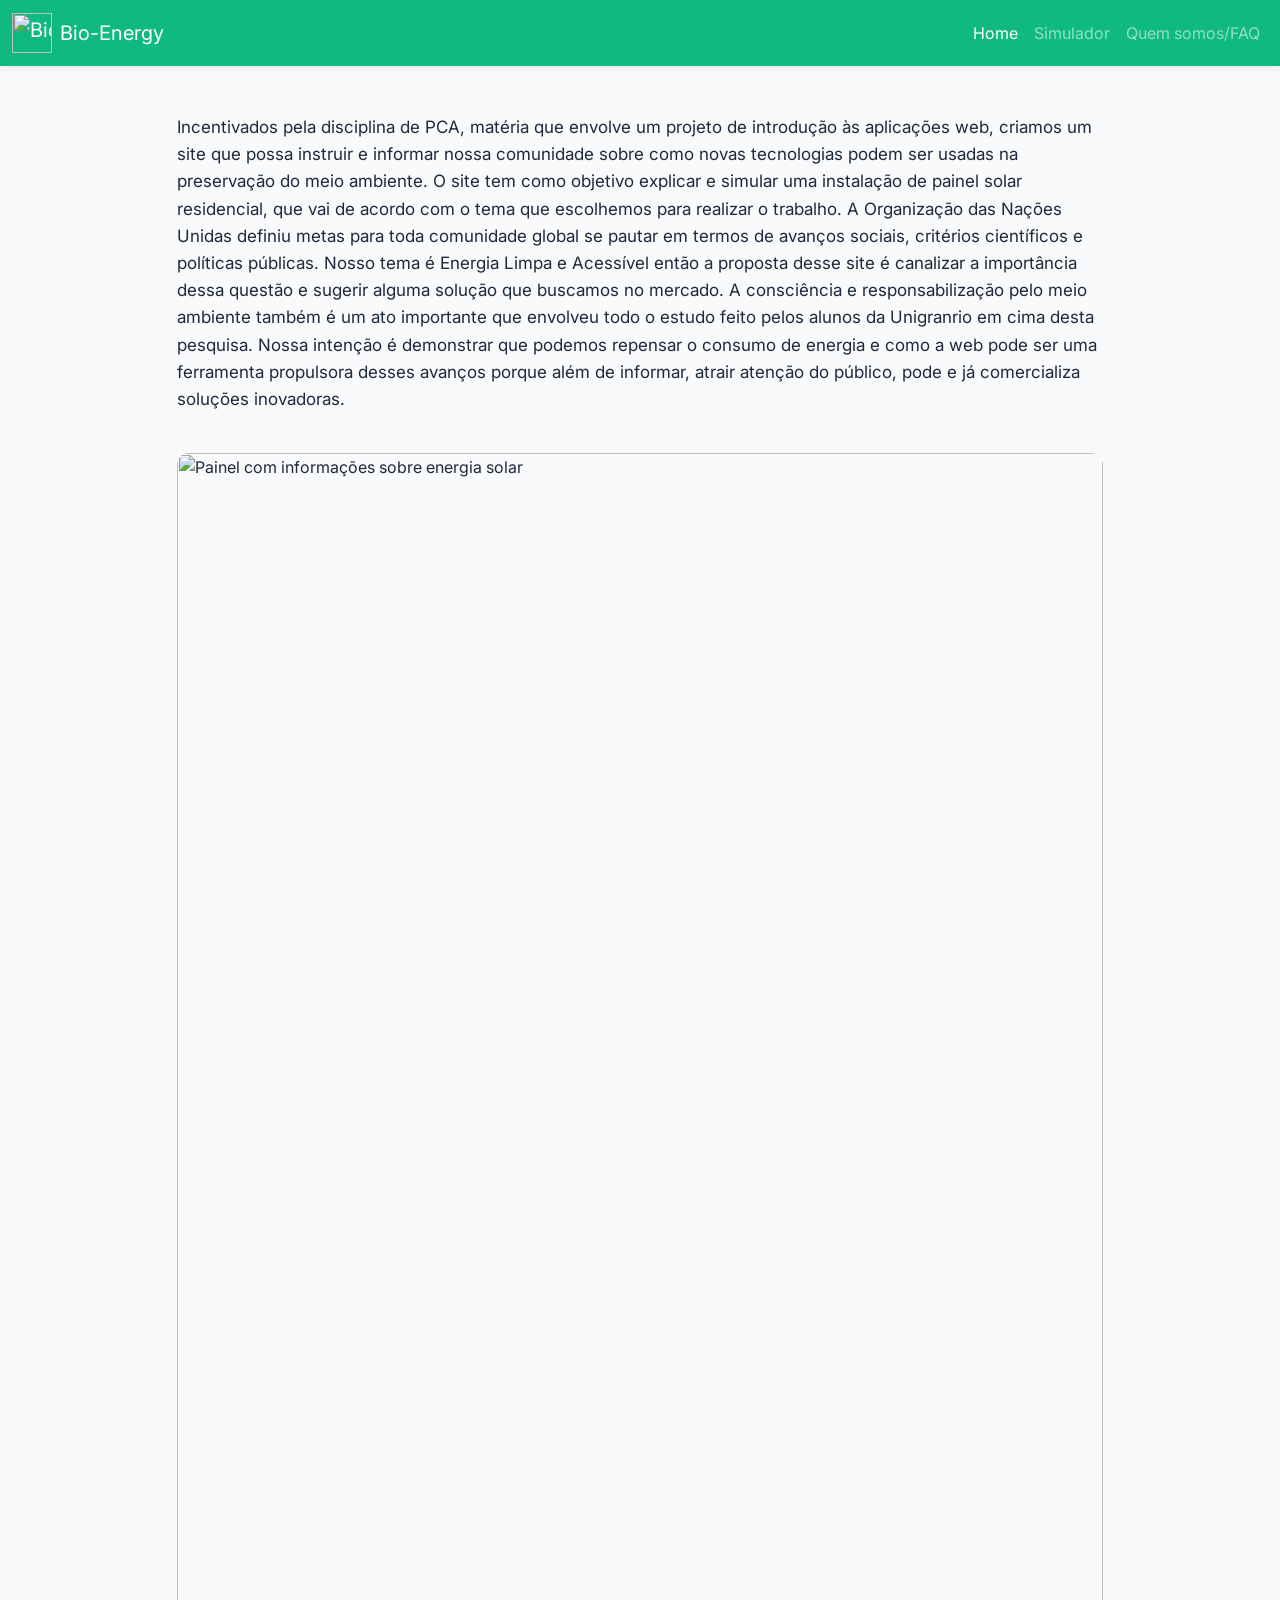
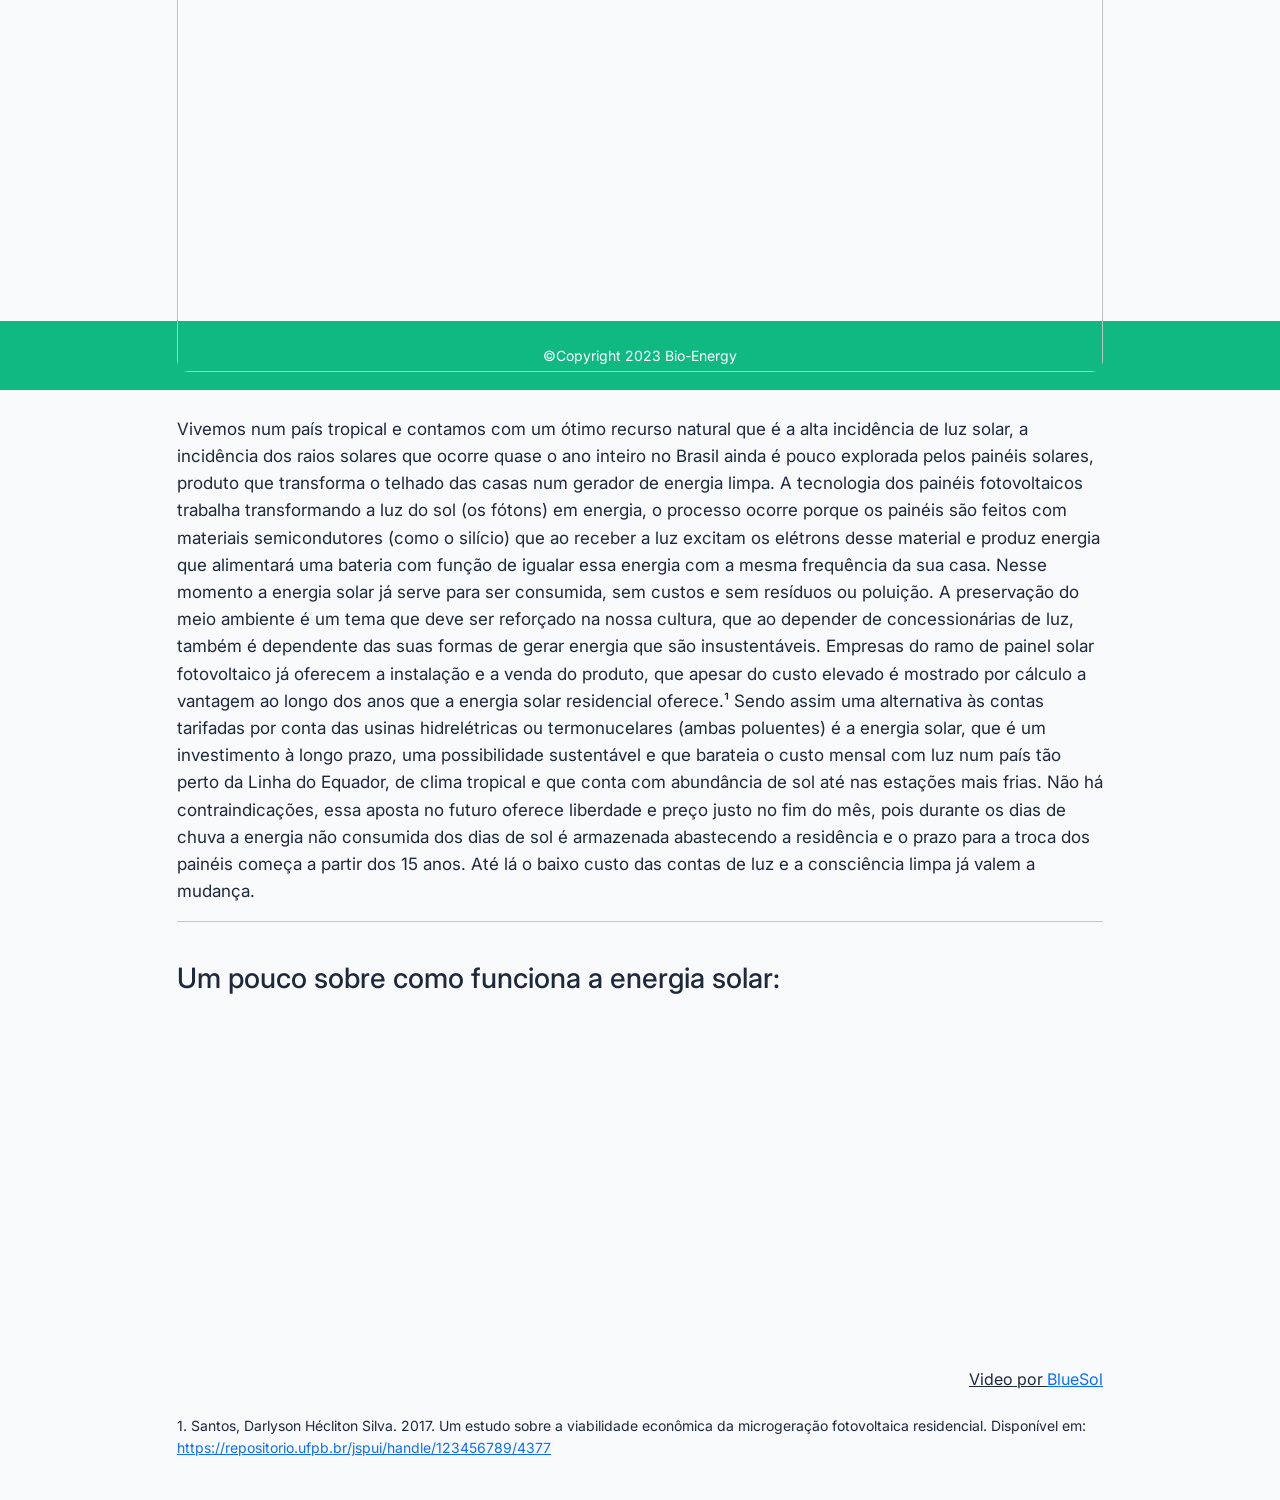
==== home.html @ c74ba7e4 "feat: modernize UI design, fix layout, and update simulator logic - Migrated to Bootstrap 5 and repl" ====
<html lang="pt-br">
<head>
  <meta charset="utf-8"/>
  <title>Bio-energy</title>
  <!--Bootstrap(CSS)-->
  <link href="https://cdn.jsdelivr.net/npm/bootstrap@5.3.0/dist/css/bootstrap.min.css" rel="stylesheet">
  <!--Style(CSS)-->
  <link rel="stylesheet" href="css/style.css">
  <link rel="stylesheet" href= "w3.css">
</head>
<body>
  <!-- NavBar -->
  <nav class="nave navbar navbar-expand-lg navbar-dark shadow-sm">
    <div class="container-fluid">
      <a class="navbar-brand d-flex align-items-center" href="home.html">
        <img src="./img/lampada.png" width="40" height="40" class="me-2" alt="Bio-Energy Logo" onclick="darkmode()" style="cursor: pointer;">
        Bio-Energy
      </a>
      <button class="navbar-toggler" type="button" data-bs-toggle="collapse" data-bs-target="#navbarNavAltMarkup" aria-controls="navbarNavAltMarkup" aria-expanded="false" aria-label="Toggle navigation">
        <span class="navbar-toggler-icon"></span>
      </button>
      <div class="collapse navbar-collapse" id="navbarNavAltMarkup">
        <div class="navbar-nav ms-auto">
          <a class="nav-link active" href="home.html">Home</a>
          <a class="nav-link" href="index.html">Simulador</a>
          <a class="nav-link" href="quem_somos.html">Quem somos/FAQ</a>
        </div>
      </div>
    </div>
  </nav>
  <br>
  <div class="container">
    <div class="row justify-content-center">
      <div class="col-10">
        <br>
          <p class="fadein">Incentivados pela disciplina de PCA, matéria que envolve um projeto de introdução às aplicações web,
            criamos um site que possa instruir e informar nossa comunidade sobre como novas tecnologias podem ser
              usadas na preservação do meio ambiente. O site tem como objetivo explicar e simular uma instalação de
              painel solar residencial, que vai de acordo com o tema que escolhemos para realizar o trabalho.
            A Organização das Nações Unidas definiu metas para toda comunidade global se pautar em termos de avanços sociais,
            critérios científicos e políticas públicas. Nosso tema é Energia Limpa e Acessível então a proposta desse site é
            canalizar a importância dessa questão e sugerir alguma solução que buscamos no mercado.
            A consciência e responsabilização pelo meio ambiente também é um ato importante que envolveu todo o estudo feito
            pelos alunos da Unigranrio em cima desta pesquisa. Nossa intenção é demonstrar que podemos repensar o consumo de
            energia e como a web pode ser uma ferramenta propulsora desses avanços porque além de informar, atrair atenção do
            público, pode e já comercializa soluções inovadoras.</p>
        <br>
        <img src="./img/painel1.jpg" class="painel fadein col-12" alt="Painel com informações sobre energia solar"><BR>
        <br>
          <p class="fadein">Vivemos num país tropical e contamos com um ótimo recurso natural que é a alta
            incidência de luz solar, a incidência dos raios solares que ocorre quase o ano
            inteiro no Brasil ainda é pouco explorada pelos painéis solares, produto que
            transforma o telhado das casas num gerador de energia limpa.
          A tecnologia dos painéis fotovoltaicos trabalha transformando a luz do sol
          (os fótons) em energia, o processo ocorre porque os painéis são feitos com
          materiais semicondutores (como o silício) que ao receber a luz excitam os elétrons
          desse material e produz energia que alimentará uma bateria com função de igualar essa
            energia com a mesma frequência da sua casa.
          Nesse momento a energia solar já serve para ser consumida, sem custos e sem resíduos
          ou poluição. A preservação do meio ambiente é um tema que deve ser reforçado na nossa
            cultura, que ao depender de concessionárias de luz, também é dependente das suas
            formas de gerar energia que são insustentáveis.
          Empresas do ramo de painel solar fotovoltaico já oferecem a instalação e a venda do
            produto, que apesar do custo elevado é mostrado por cálculo a vantagem ao longo dos
            anos que a energia solar residencial oferece.¹
          Sendo assim uma alternativa às contas tarifadas por conta das usinas hidrelétricas ou
          termonucelares (ambas poluentes) é a energia solar, que é um investimento à longo prazo,
          uma possibilidade sustentável e que barateia o custo mensal com luz num país tão perto
          da Linha do Equador, de clima tropical e que conta com abundância de sol até nas estações
          mais frias.
          Não há contraindicações, essa aposta no futuro oferece liberdade e preço justo no fim do
            mês, pois durante os dias de chuva a energia não consumida dos dias de sol é armazenada
            abastecendo a residência e o prazo para a troca dos painéis começa a partir dos 15 anos.
            Até lá o baixo custo das contas de luz e a consciência limpa já valem a mudança.</p>
          <hr>
          <br>
          <!--Video-->
          <h3 class="fadein">Um pouco sobre como funciona a energia solar:</h3>
          <br>
          <div align="center">
            <iframe width="560" height="315" class="center" src="https://www.youtube.com/embed/JTqz_xzozl0" frameborder="0" allow="accelerometer; autoplay; encrypted-media; gyroscope; picture-in-picture" allowfullscreen></iframe>
          </div>
          <br>
          <div align="right"><u class="fadein">Video por <a href="https://www.youtube.com/channel/UC9DRwJ8Cpo773_WymBvA_9w?feature=emb_ch_name_ex" target="_blank">BlueSol</a></u></div>
          <br>

          <!--referencia-->
          <p style= font-size:14px; class="fadein">1. Santos, Darlyson Hécliton Silva. 2017. Um estudo sobre a viabilidade econômica da microgeração fotovoltaica residencial.
            Disponível em: <a href="https://repositorio.ufpb.br/jspui/handle/123456789/4377" target="blank">https://repositorio.ufpb.br/jspui/handle/123456789/4377</a></p>
          <br>

      </div>
    </div>
  </div>

  <br>
  <br>
  <br>
  <br>
  <br>
  <br>
  <br>
  <br>
  <br>
  <br>
  <br>
  <footer class="text-center p-4 mt-5 footer" style="background-color: var(--primary); color: white;">
		<div class="copy text-white" style="color: white !important;">©Copyright 2023 Bio-Energy</div>
  </footer>

  <!--Bootstrap(JS)-->
  <script src="https://cdn.jsdelivr.net/npm/bootstrap@5.3.0/dist/js/bootstrap.bundle.min.js"></script>
  <script src="_js/js.js"></script>
</body>
</html>
---- css/style.css ----
@import url('https://fonts.googleapis.com/css2?family=Inter:wght@300;400;600&display=swap');

:root {
  --primary: #10B981;
  --dark: #1E293B;
  --bg-color: #f8fafc;
}

body {
  background-color: var(--bg-color);
  color: var(--dark);
  font-family: 'Inter', sans-serif;
  margin: 0;
  padding: 0;
}

.font {
  font-family: 'Inter', sans-serif;
}

p {
  font-family: 'Inter', sans-serif;
  font-size: 17px;
  line-height: 1.6;
}

.dark-mode {
  background-color: var(--dark);
  color: #e2e8f0;
}

.dark-mode .card,
.dark-mode .glass-card {
  background: rgba(30, 41, 59, 0.85);
  color: #f1f5f9;
}

/* Navbar */
.nave {
  background-color: var(--primary) !important;
  font-family: 'Inter', sans-serif;
}

.simulador {
  text-align: center;
}

.simulador_v1 {
  display: block;
  box-sizing: border-box;
}

.painel {
  border-radius: 12px;
  margin-bottom: 20px;
}

/* Animations */
@-webkit-keyframes fadeIn {
  0% { opacity: 0; }
  100% { opacity: 1; }
}
@-moz-keyframes fadeIn {
  0% { opacity: 0; }
  100% { opacity: 1; }
}
@-o-keyframes fadeIn {
  0% { opacity: 0; }
  100% { opacity: 1; }
}
@keyframes fadeIn {
  0% { opacity: 0; }
  100% { opacity: 1; }
}

.fadeIn, .fadein {
  -webkit-animation: fadeIn 1.5s ease-in-out;
  -moz-animation: fadeIn 1.5s ease-in-out;
  -o-animation: fadeIn 1.5s ease-in-out;
  animation: fadeIn 1.5s ease-in-out;
}

/* Modern UI Elements */
.glass-card {
  background: rgba(255, 255, 255, 0.85);
  backdrop-filter: blur(10px);
  border: 1px solid rgba(255, 255, 255, 0.3);
  border-radius: 16px;
}

.shadow-soft {
  box-shadow: 0 10px 25px rgba(0, 0, 0, 0.05), 0 4px 6px rgba(0, 0, 0, 0.01);
}

.footer {
  width: 100%;
}

.copy {
  font-size: 14px;
  color: #cbd5e1;
}

.faq {
  font-size: 16px;
}
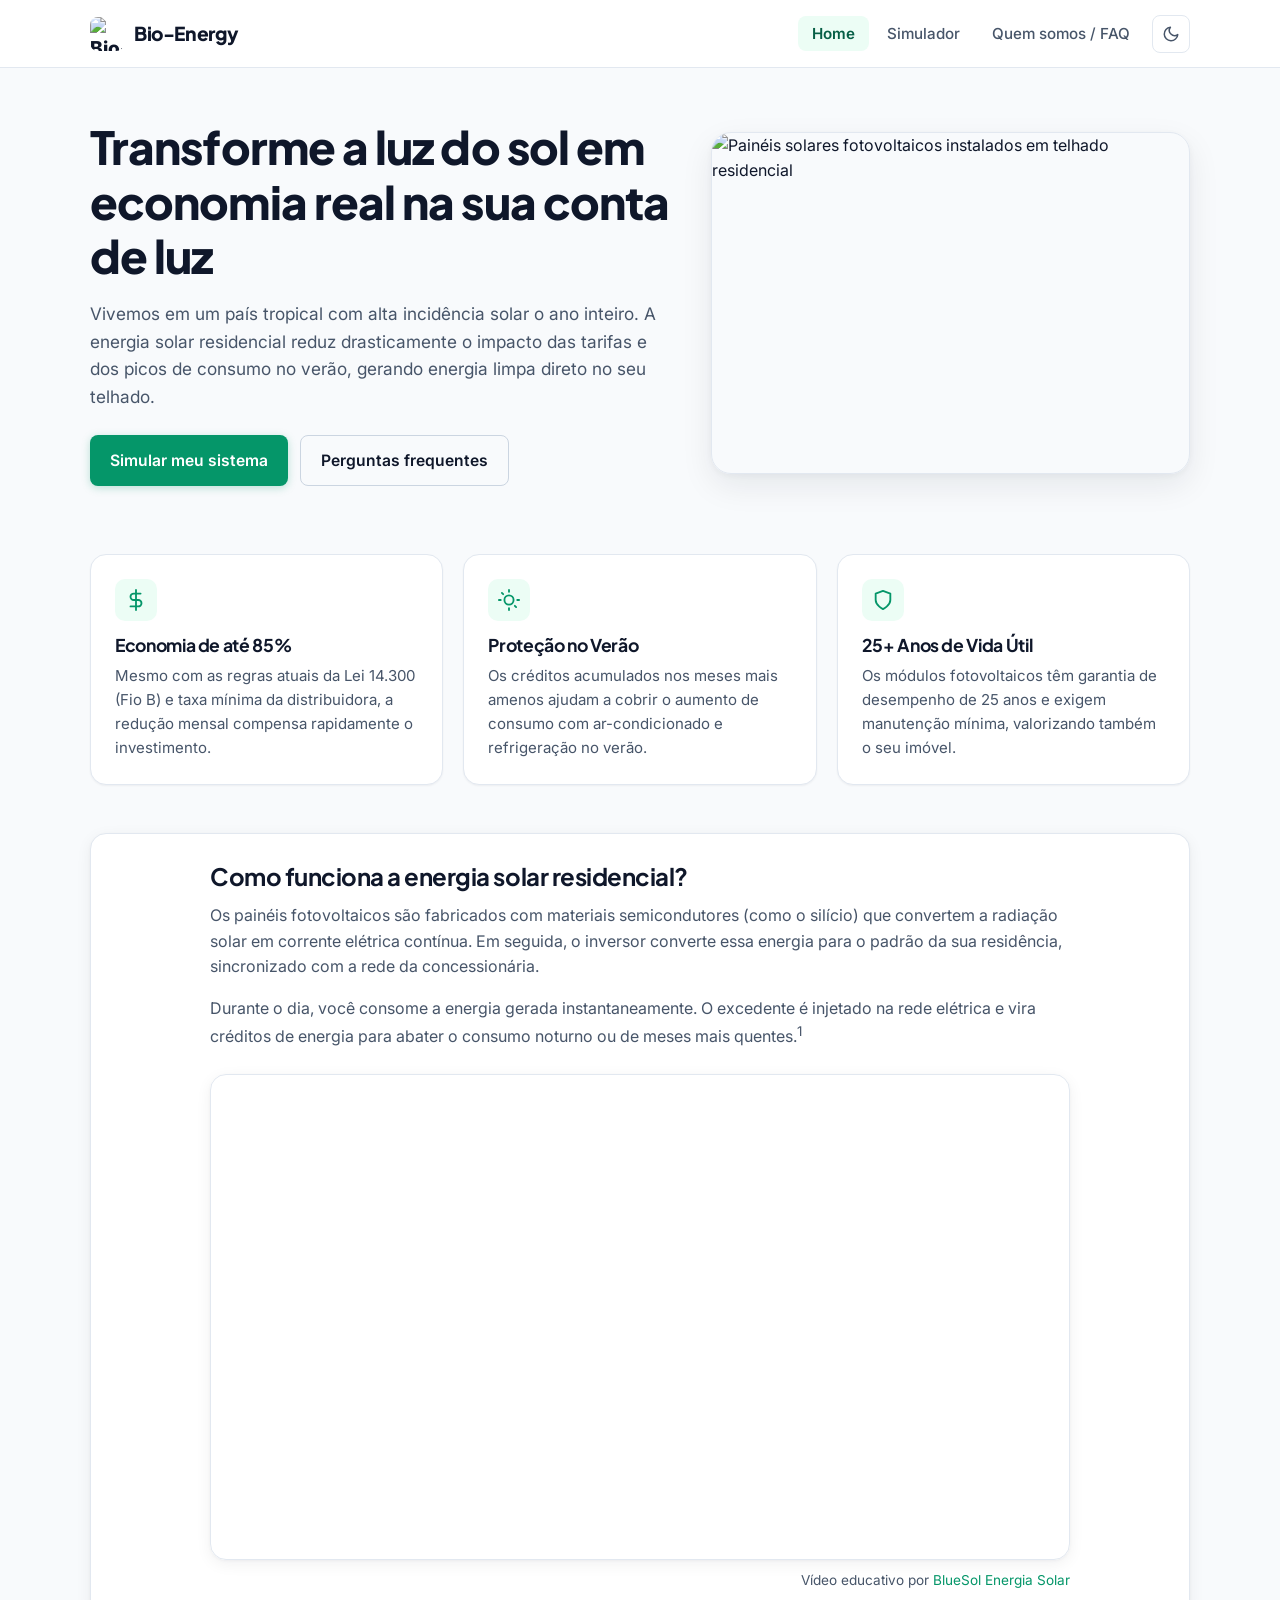
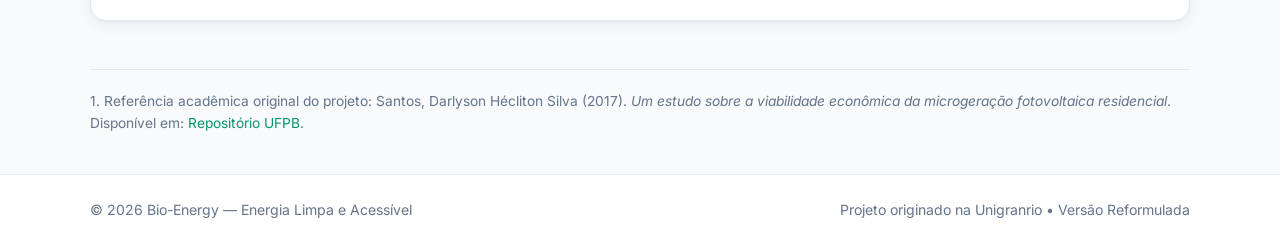
==== commit 98248b32: "feat: reformulate design and update solar simulator with 2026 pricing and summer consumption" ====
--- a/home.html
+++ b/home.html
@@ -1,115 +1,118 @@
-<html lang="pt-br">
+<!DOCTYPE html>
+<html lang="pt-BR">
 <head>
-  <meta charset="utf-8"/>
-  <title>Bio-energy</title>
-  <!--Bootstrap(CSS)-->
-  <link href="https://cdn.jsdelivr.net/npm/bootstrap@5.3.0/dist/css/bootstrap.min.css" rel="stylesheet">
-  <!--Style(CSS)-->
+  <meta charset="utf-8">
+  <meta name="viewport" content="width=device-width, initial-scale=1.0">
+  <title>Home | Bio-Energy</title>
+  <meta name="description" content="Entenda como funciona a energia solar fotovoltaica residencial, seus benefícios financeiros e ambientais, e simule seu investimento.">
   <link rel="stylesheet" href="css/style.css">
-  <link rel="stylesheet" href= "w3.css">
 </head>
 <body>
-  <!-- NavBar -->
-  <nav class="nave navbar navbar-expand-lg navbar-dark shadow-sm">
-    <div class="container-fluid">
-      <a class="navbar-brand d-flex align-items-center" href="home.html">
-        <img src="./img/lampada.png" width="40" height="40" class="me-2" alt="Bio-Energy Logo" onclick="darkmode()" style="cursor: pointer;">
-        Bio-Energy
+  <nav class="navbar">
+    <div class="container navbar-inner">
+      <a class="navbar-brand" href="home.html">
+        <img src="./img/lampada.png" alt="Bio-Energy Logo">
+        <span class="brand-name">Bio-Energy</span>
       </a>
-      <button class="navbar-toggler" type="button" data-bs-toggle="collapse" data-bs-target="#navbarNavAltMarkup" aria-controls="navbarNavAltMarkup" aria-expanded="false" aria-label="Toggle navigation">
-        <span class="navbar-toggler-icon"></span>
-      </button>
-      <div class="collapse navbar-collapse" id="navbarNavAltMarkup">
-        <div class="navbar-nav ms-auto">
-          <a class="nav-link active" href="home.html">Home</a>
-          <a class="nav-link" href="index.html">Simulador</a>
-          <a class="nav-link" href="quem_somos.html">Quem somos/FAQ</a>
-        </div>
+
+      <div class="navbar-actions">
+        <ul class="nav-links" id="nav-links">
+          <li><a class="nav-link active" href="home.html">Home</a></li>
+          <li><a class="nav-link" href="index.html">Simulador</a></li>
+          <li><a class="nav-link" href="quem_somos.html">Quem somos / FAQ</a></li>
+        </ul>
+
+        <button type="button" id="theme-toggle-btn" class="theme-toggle" onclick="darkmode()" aria-label="Ativar modo escuro" title="Alternar tema">
+          <svg class="icon-moon" width="18" height="18" viewBox="0 0 24 24" fill="none" stroke="currentColor" stroke-width="2" stroke-linecap="round" stroke-linejoin="round"><path d="M21 12.79A9 9 0 1 1 11.21 3 7 7 0 0 0 21 12.79z"></path></svg>
+          <svg class="icon-sun" style="display:none" width="18" height="18" viewBox="0 0 24 24" fill="none" stroke="currentColor" stroke-width="2" stroke-linecap="round" stroke-linejoin="round"><circle cx="12" cy="12" r="5"></circle><line x1="12" y1="1" x2="12" y2="3"></line><line x1="12" y1="21" x2="12" y2="23"></line><line x1="4.22" y1="4.22" x2="5.64" y2="5.64"></line><line x1="18.36" y1="18.36" x2="19.78" y2="19.78"></line><line x1="1" y1="12" x2="3" y2="12"></line><line x1="21" y1="12" x2="23" y2="12"></line><line x1="4.22" y1="19.78" x2="5.64" y2="18.36"></line><line x1="18.36" y1="5.64" x2="19.78" y2="4.22"></line></svg>
+        </button>
+
+        <button type="button" id="nav-mobile-btn" class="nav-mobile-btn" aria-label="Abrir menu" aria-expanded="false">
+          <svg width="20" height="20" viewBox="0 0 24 24" fill="none" stroke="currentColor" stroke-width="2" stroke-linecap="round" stroke-linejoin="round"><line x1="3" y1="12" x2="21" y2="12"></line><line x1="3" y1="6" x2="21" y2="6"></line><line x1="3" y1="18" x2="21" y2="18"></line></svg>
+        </button>
       </div>
     </div>
   </nav>
-  <br>
-  <div class="container">
-    <div class="row justify-content-center">
-      <div class="col-10">
-        <br>
-          <p class="fadein">Incentivados pela disciplina de PCA, matéria que envolve um projeto de introdução às aplicações web,
-            criamos um site que possa instruir e informar nossa comunidade sobre como novas tecnologias podem ser
-              usadas na preservação do meio ambiente. O site tem como objetivo explicar e simular uma instalação de
-              painel solar residencial, que vai de acordo com o tema que escolhemos para realizar o trabalho.
-            A Organização das Nações Unidas definiu metas para toda comunidade global se pautar em termos de avanços sociais,
-            critérios científicos e políticas públicas. Nosso tema é Energia Limpa e Acessível então a proposta desse site é
-            canalizar a importância dessa questão e sugerir alguma solução que buscamos no mercado.
-            A consciência e responsabilização pelo meio ambiente também é um ato importante que envolveu todo o estudo feito
-            pelos alunos da Unigranrio em cima desta pesquisa. Nossa intenção é demonstrar que podemos repensar o consumo de
-            energia e como a web pode ser uma ferramenta propulsora desses avanços porque além de informar, atrair atenção do
-            público, pode e já comercializa soluções inovadoras.</p>
-        <br>
-        <img src="./img/painel1.jpg" class="painel fadein col-12" alt="Painel com informações sobre energia solar"><BR>
-        <br>
-          <p class="fadein">Vivemos num país tropical e contamos com um ótimo recurso natural que é a alta
-            incidência de luz solar, a incidência dos raios solares que ocorre quase o ano
-            inteiro no Brasil ainda é pouco explorada pelos painéis solares, produto que
-            transforma o telhado das casas num gerador de energia limpa.
-          A tecnologia dos painéis fotovoltaicos trabalha transformando a luz do sol
-          (os fótons) em energia, o processo ocorre porque os painéis são feitos com
-          materiais semicondutores (como o silício) que ao receber a luz excitam os elétrons
-          desse material e produz energia que alimentará uma bateria com função de igualar essa
-            energia com a mesma frequência da sua casa.
-          Nesse momento a energia solar já serve para ser consumida, sem custos e sem resíduos
-          ou poluição. A preservação do meio ambiente é um tema que deve ser reforçado na nossa
-            cultura, que ao depender de concessionárias de luz, também é dependente das suas
-            formas de gerar energia que são insustentáveis.
-          Empresas do ramo de painel solar fotovoltaico já oferecem a instalação e a venda do
-            produto, que apesar do custo elevado é mostrado por cálculo a vantagem ao longo dos
-            anos que a energia solar residencial oferece.¹
-          Sendo assim uma alternativa às contas tarifadas por conta das usinas hidrelétricas ou
-          termonucelares (ambas poluentes) é a energia solar, que é um investimento à longo prazo,
-          uma possibilidade sustentável e que barateia o custo mensal com luz num país tão perto
-          da Linha do Equador, de clima tropical e que conta com abundância de sol até nas estações
-          mais frias.
-          Não há contraindicações, essa aposta no futuro oferece liberdade e preço justo no fim do
-            mês, pois durante os dias de chuva a energia não consumida dos dias de sol é armazenada
-            abastecendo a residência e o prazo para a troca dos painéis começa a partir dos 15 anos.
-            Até lá o baixo custo das contas de luz e a consciência limpa já valem a mudança.</p>
-          <hr>
-          <br>
-          <!--Video-->
-          <h3 class="fadein">Um pouco sobre como funciona a energia solar:</h3>
-          <br>
-          <div align="center">
-            <iframe width="560" height="315" class="center" src="https://www.youtube.com/embed/JTqz_xzozl0" frameborder="0" allow="accelerometer; autoplay; encrypted-media; gyroscope; picture-in-picture" allowfullscreen></iframe>
+
+  <main>
+    <div class="container">
+      <section class="hero-section fade-in">
+        <div class="hero-grid">
+          <div>
+            <h1 class="hero-title">Transforme a luz do sol em economia real na sua conta de luz</h1>
+            <p class="hero-lead">
+              Vivemos em um país tropical com alta incidência solar o ano inteiro. A energia solar residencial reduz drasticamente o impacto das tarifas e dos picos de consumo no verão, gerando energia limpa direto no seu telhado.
+            </p>
+            <div class="hero-actions">
+              <a href="index.html" class="btn btn-primary">Simular meu sistema</a>
+              <a href="quem_somos.html" class="btn btn-outline">Perguntas frequentes</a>
+            </div>
           </div>
-          <br>
-          <div align="right"><u class="fadein">Video por <a href="https://www.youtube.com/channel/UC9DRwJ8Cpo773_WymBvA_9w?feature=emb_ch_name_ex" target="_blank">BlueSol</a></u></div>
-          <br>
 
-          <!--referencia-->
-          <p style= font-size:14px; class="fadein">1. Santos, Darlyson Hécliton Silva. 2017. Um estudo sobre a viabilidade econômica da microgeração fotovoltaica residencial.
-            Disponível em: <a href="https://repositorio.ufpb.br/jspui/handle/123456789/4377" target="blank">https://repositorio.ufpb.br/jspui/handle/123456789/4377</a></p>
-          <br>
+          <div class="hero-image-card">
+            <img src="./img/painel1.jpg" alt="Painéis solares fotovoltaicos instalados em telhado residencial">
+          </div>
+        </div>
+      </section>
 
-      </div>
+      <section class="features-grid fade-in" aria-label="Principais benefícios">
+        <article class="feature-card">
+          <div class="feature-icon">
+            <svg width="22" height="22" viewBox="0 0 24 24" fill="none" stroke="currentColor" stroke-width="2" stroke-linecap="round" stroke-linejoin="round"><line x1="12" y1="1" x2="12" y2="23"></line><path d="M17 5H9.5a3.5 3.5 0 0 0 0 7h5a3.5 3.5 0 0 1 0 7H6"></path></svg>
+          </div>
+          <h2 style="font-size: 1.1rem; margin-bottom: 8px;">Economia de até 85%</h2>
+          <p style="font-size: 0.94rem; margin: 0;">Mesmo com as regras atuais da Lei 14.300 (Fio B) e taxa mínima da distribuidora, a redução mensal compensa rapidamente o investimento.</p>
+        </article>
+
+        <article class="feature-card">
+          <div class="feature-icon">
+            <svg width="22" height="22" viewBox="0 0 24 24" fill="none" stroke="currentColor" stroke-width="2" stroke-linecap="round" stroke-linejoin="round"><circle cx="12" cy="12" r="5"></circle><line x1="12" y1="1" x2="12" y2="3"></line><line x1="12" y1="21" x2="12" y2="23"></line><line x1="4.22" y1="4.22" x2="5.64" y2="5.64"></line><line x1="18.36" y1="18.36" x2="19.78" y2="19.78"></line><line x1="1" y1="12" x2="3" y2="12"></line><line x1="21" y1="12" x2="23" y2="12"></line></svg>
+          </div>
+          <h2 style="font-size: 1.1rem; margin-bottom: 8px;">Proteção no Verão</h2>
+          <p style="font-size: 0.94rem; margin: 0;">Os créditos acumulados nos meses mais amenos ajudam a cobrir o aumento de consumo com ar-condicionado e refrigeração no verão.</p>
+        </article>
+
+        <article class="feature-card">
+          <div class="feature-icon">
+            <svg width="22" height="22" viewBox="0 0 24 24" fill="none" stroke="currentColor" stroke-width="2" stroke-linecap="round" stroke-linejoin="round"><path d="M12 22s8-4 8-10V5l-8-3-8 3v7c0 6 8 10 8 10z"></path></svg>
+          </div>
+          <h2 style="font-size: 1.1rem; margin-bottom: 8px;">25+ Anos de Vida Útil</h2>
+          <p style="font-size: 0.94rem; margin: 0;">Os módulos fotovoltaicos têm garantia de desempenho de 25 anos e exigem manutenção mínima, valorizando também o seu imóvel.</p>
+        </article>
+      </section>
+
+      <section class="surface-card fade-in" style="margin-bottom: 48px;">
+        <div class="container-narrow" style="margin: 0 auto;">
+          <h2 style="font-size: 1.5rem; margin-bottom: 12px;">Como funciona a energia solar residencial?</h2>
+          <p>
+            Os painéis fotovoltaicos são fabricados com materiais semicondutores (como o silício) que convertem a radiação solar em corrente elétrica contínua. Em seguida, o inversor converte essa energia para o padrão da sua residência, sincronizado com a rede da concessionária.
+          </p>
+          <p style="margin-bottom: 24px;">
+            Durante o dia, você consome a energia gerada instantaneamente. O excedente é injetado na rede elétrica e vira créditos de energia para abater o consumo noturno ou de meses mais quentes.<sup>1</sup>
+          </p>
+
+          <div class="video-wrapper">
+            <iframe src="https://www.youtube.com/embed/JTqz_xzozl0" title="Como funciona a energia solar fotovoltaica" allow="accelerometer; autoplay; encrypted-media; gyroscope; picture-in-picture" allowfullscreen></iframe>
+          </div>
+          <p style="font-size: 0.85rem; text-align: right; margin-top: 10px; margin-bottom: 0;">
+            Vídeo educativo por <a href="https://www.youtube.com/channel/UC9DRwJ8Cpo773_WymBvA_9w" target="_blank" rel="noopener noreferrer">BlueSol Energia Solar</a>
+          </p>
+        </div>
+      </section>
+
+      <p class="disclaimer" style="margin-bottom: 40px;">
+        1. Referência acadêmica original do projeto: Santos, Darlyson Hécliton Silva (2017). <em>Um estudo sobre a viabilidade econômica da microgeração fotovoltaica residencial</em>. Disponível em: <a href="https://repositorio.ufpb.br/jspui/handle/123456789/4377" target="_blank" rel="noopener noreferrer">Repositório UFPB</a>.
+      </p>
     </div>
-  </div>
+  </main>
 
-  <br>
-  <br>
-  <br>
-  <br>
-  <br>
-  <br>
-  <br>
-  <br>
-  <br>
-  <br>
-  <br>
-  <footer class="text-center p-4 mt-5 footer" style="background-color: var(--primary); color: white;">
-		<div class="copy text-white" style="color: white !important;">©Copyright 2023 Bio-Energy</div>
+  <footer class="footer">
+    <div class="container footer-inner">
+      <span>&copy; 2026 Bio-Energy &mdash; Energia Limpa e Acessível</span>
+      <span>Projeto originado na Unigranrio &bull; Versão Reformulada</span>
+    </div>
   </footer>
 
-  <!--Bootstrap(JS)-->
-  <script src="https://cdn.jsdelivr.net/npm/bootstrap@5.3.0/dist/js/bootstrap.bundle.min.js"></script>
-  <script src="_js/js.js"></script>
+  <script src="js/js.js"></script>
 </body>
 </html>
--- a/css/style.css
+++ b/css/style.css
@@ -1,106 +1,905 @@
-@import url('https://fonts.googleapis.com/css2?family=Inter:wght@300;400;600&display=swap');
+@import url('https://fonts.googleapis.com/css2?family=Inter:wght@400;500;600;700&family=Plus+Jakarta+Sans:wght@600;700;800&display=swap');
 
 :root {
-  --primary: #10B981;
-  --dark: #1E293B;
-  --bg-color: #f8fafc;
+  --bg: #f8fafc;
+  --bg-elevated: #ffffff;
+  --bg-subtle: #f1f5f9;
+  --bg-input: #ffffff;
+  --text: #0f172a;
+  --text-secondary: #475569;
+  --text-muted: #64748b;
+  --border: #e2e8f0;
+  --border-strong: #cbd5e1;
+
+  --primary: #059669;
+  --primary-hover: #047857;
+  --primary-soft: #ecfdf5;
+  --primary-text: #065f46;
+
+  --solar: #d97706;
+  --solar-soft: #fffbeb;
+  --solar-text: #92400e;
+
+  --danger: #dc2626;
+  --danger-soft: #fef2f2;
+  --danger-text: #991b1b;
+
+  --shadow-sm: 0 1px 2px rgba(15, 23, 42, 0.05);
+  --shadow-md: 0 4px 16px rgba(15, 23, 42, 0.06), 0 1px 3px rgba(15, 23, 42, 0.04);
+  --shadow-lg: 0 12px 32px rgba(15, 23, 42, 0.08), 0 2px 6px rgba(15, 23, 42, 0.04);
+
+  --radius-sm: 8px;
+  --radius-md: 12px;
+  --radius-lg: 16px;
+  --radius-xl: 20px;
+
+  --nav-height: 68px;
+  --transition: 0.2s cubic-bezier(0.4, 0, 0.2, 1);
+}
+
+body.dark-mode {
+  --bg: #0b1120;
+  --bg-elevated: #111827;
+  --bg-subtle: #1e293b;
+  --bg-input: #0f172a;
+  --text: #f1f5f9;
+  --text-secondary: #cbd5e1;
+  --text-muted: #94a3b8;
+  --border: #1e293b;
+  --border-strong: #334155;
+
+  --primary: #10b981;
+  --primary-hover: #34d399;
+  --primary-soft: rgba(16, 185, 129, 0.14);
+  --primary-text: #6ee7b7;
+
+  --solar: #f59e0b;
+  --solar-soft: rgba(245, 158, 11, 0.14);
+  --solar-text: #fcd34d;
+
+  --danger: #ef4444;
+  --danger-soft: rgba(239, 68, 68, 0.14);
+  --danger-text: #fca5a5;
+
+  --shadow-sm: 0 1px 2px rgba(0, 0, 0, 0.3);
+  --shadow-md: 0 4px 16px rgba(0, 0, 0, 0.35);
+  --shadow-lg: 0 12px 32px rgba(0, 0, 0, 0.45);
+}
+
+*,
+*::before,
+*::after {
+  box-sizing: border-box;
+}
+
+html {
+  scroll-behavior: smooth;
 }
 
 body {
-  background-color: var(--bg-color);
-  color: var(--dark);
-  font-family: 'Inter', sans-serif;
   margin: 0;
   padding: 0;
-}
-
-.font {
-  font-family: 'Inter', sans-serif;
+  background-color: var(--bg);
+  color: var(--text);
+  font-family: 'Inter', -apple-system, BlinkMacSystemFont, 'Segoe UI', sans-serif;
+  font-size: 16px;
+  line-height: 1.6;
+  min-height: 100vh;
+  display: flex;
+  flex-direction: column;
+  transition: background-color var(--transition), color var(--transition);
+  -webkit-font-smoothing: antialiased;
+}
+
+h1, h2, h3, h4, .brand-name {
+  font-family: 'Plus Jakarta Sans', 'Inter', sans-serif;
+  letter-spacing: -0.02em;
+  line-height: 1.2;
+  margin-top: 0;
+  color: var(--text);
 }
 
 p {
-  font-family: 'Inter', sans-serif;
-  font-size: 17px;
-  line-height: 1.6;
-}
-
-.dark-mode {
-  background-color: var(--dark);
-  color: #e2e8f0;
-}
-
-.dark-mode .card,
-.dark-mode .glass-card {
-  background: rgba(30, 41, 59, 0.85);
-  color: #f1f5f9;
+  margin-top: 0;
+  color: var(--text-secondary);
+}
+
+a {
+  color: var(--primary);
+  text-decoration: none;
+  transition: color var(--transition);
+}
+
+a:hover {
+  color: var(--primary-hover);
+}
+
+img {
+  max-width: 100%;
+  display: block;
+}
+
+/* Layout Containers */
+.container {
+  width: 100%;
+  max-width: 1140px;
+  margin: 0 auto;
+  padding: 0 20px;
+}
+
+.container-narrow {
+  max-width: 860px;
+}
+
+main {
+  flex: 1;
 }
 
 /* Navbar */
-.nave {
-  background-color: var(--primary) !important;
-  font-family: 'Inter', sans-serif;
-}
-
-.simulador {
-  text-align: center;
-}
-
-.simulador_v1 {
+.navbar {
+  position: sticky;
+  top: 0;
+  z-index: 100;
+  height: var(--nav-height);
+  background-color: var(--bg-elevated);
+  border-bottom: 1px solid var(--border);
+  backdrop-filter: blur(12px);
+  transition: background-color var(--transition), border-color var(--transition);
+}
+
+.navbar-inner {
+  height: 100%;
+  display: flex;
+  align-items: center;
+  justify-content: space-between;
+  gap: 16px;
+}
+
+.navbar-brand {
+  display: flex;
+  align-items: center;
+  gap: 10px;
+  color: var(--text);
+  font-weight: 800;
+  font-size: 1.2rem;
+}
+
+.navbar-brand img {
+  width: 34px;
+  height: 34px;
+  border-radius: 8px;
+  object-fit: contain;
+}
+
+.navbar-actions {
+  display: flex;
+  align-items: center;
+  gap: 8px;
+}
+
+.nav-links {
+  display: flex;
+  align-items: center;
+  gap: 4px;
+  list-style: none;
+  margin: 0;
+  padding: 0;
+}
+
+.nav-link {
+  padding: 8px 14px;
+  border-radius: var(--radius-sm);
+  color: var(--text-secondary);
+  font-weight: 500;
+  font-size: 0.95rem;
+  transition: background-color var(--transition), color var(--transition);
+}
+
+.nav-link:hover {
+  background-color: var(--bg-subtle);
+  color: var(--text);
+}
+
+.nav-link.active {
+  background-color: var(--primary-soft);
+  color: var(--primary-text);
+  font-weight: 600;
+}
+
+.theme-toggle {
+  display: inline-flex;
+  align-items: center;
+  justify-content: center;
+  width: 38px;
+  height: 38px;
+  border-radius: var(--radius-sm);
+  border: 1px solid var(--border);
+  background-color: var(--bg-elevated);
+  color: var(--text-secondary);
+  cursor: pointer;
+  transition: background-color var(--transition), color var(--transition), border-color var(--transition);
+}
+
+.theme-toggle:hover {
+  background-color: var(--bg-subtle);
+  color: var(--text);
+}
+
+.nav-mobile-btn {
+  display: none;
+  align-items: center;
+  justify-content: center;
+  width: 38px;
+  height: 38px;
+  border-radius: var(--radius-sm);
+  border: 1px solid var(--border);
+  background-color: var(--bg-elevated);
+  color: var(--text);
+  cursor: pointer;
+}
+
+@media (max-width: 768px) {
+  .nav-mobile-btn {
+    display: inline-flex;
+  }
+
+  .nav-links {
+    display: none;
+    position: absolute;
+    top: var(--nav-height);
+    left: 0;
+    right: 0;
+    flex-direction: column;
+    align-items: stretch;
+    padding: 12px 20px 16px;
+    background-color: var(--bg-elevated);
+    border-bottom: 1px solid var(--border);
+    box-shadow: var(--shadow-md);
+  }
+
+  .nav-links.open {
+    display: flex;
+  }
+
+  .nav-link {
+    padding: 10px 14px;
+  }
+}
+
+/* Page Header / Intro */
+.page-header {
+  padding: 40px 0 28px;
+}
+
+.page-header h1 {
+  font-size: clamp(1.75rem, 3vw, 2.5rem);
+  font-weight: 800;
+  margin-bottom: 10px;
+}
+
+.page-header p {
+  font-size: 1.05rem;
+  max-width: 680px;
+  margin-bottom: 0;
+}
+
+/* Cards & Surfaces */
+.surface-card {
+  background-color: var(--bg-elevated);
+  border: 1px solid var(--border);
+  border-radius: var(--radius-lg);
+  box-shadow: var(--shadow-md);
+  padding: 28px;
+  transition: background-color var(--transition), border-color var(--transition);
+}
+
+@media (max-width: 600px) {
+  .surface-card {
+    padding: 20px;
+  }
+}
+
+/* Simulator Grid */
+.simulator-layout {
+  display: grid;
+  grid-template-columns: minmax(0, 1.05fr) minmax(0, 1.15fr);
+  gap: 28px;
+  align-items: start;
+  padding-bottom: 56px;
+}
+
+@media (max-width: 960px) {
+  .simulator-layout {
+    grid-template-columns: 1fr;
+  }
+}
+
+.section-title {
+  font-size: 1.15rem;
+  font-weight: 700;
+  margin-bottom: 4px;
+  display: flex;
+  align-items: center;
+  gap: 8px;
+}
+
+.section-subtitle {
+  font-size: 0.9rem;
+  color: var(--text-muted);
+  margin-bottom: 20px;
+}
+
+/* Form Controls */
+.form-group {
+  margin-bottom: 20px;
+}
+
+.form-label-row {
+  display: flex;
+  justify-content: space-between;
+  align-items: baseline;
+  gap: 12px;
+  margin-bottom: 8px;
+}
+
+.form-label {
   display: block;
-  box-sizing: border-box;
-}
-
-.painel {
-  border-radius: 12px;
+  font-weight: 600;
+  font-size: 0.92rem;
+  color: var(--text);
+}
+
+.form-hint {
+  font-size: 0.8rem;
+  color: var(--text-muted);
+  margin-top: 5px;
+}
+
+.input-prefix-wrap {
+  position: relative;
+  display: flex;
+  align-items: center;
+}
+
+.input-prefix {
+  position: absolute;
+  left: 14px;
+  font-weight: 600;
+  font-size: 0.95rem;
+  color: var(--text-muted);
+  pointer-events: none;
+}
+
+.form-control {
+  width: 100%;
+  padding: 11px 14px;
+  font-family: inherit;
+  font-size: 0.98rem;
+  color: var(--text);
+  background-color: var(--bg-input);
+  border: 1px solid var(--border-strong);
+  border-radius: var(--radius-sm);
+  transition: border-color var(--transition), box-shadow var(--transition);
+}
+
+.form-control.has-prefix {
+  padding-left: 44px;
+}
+
+.form-control:focus {
+  outline: none;
+  border-color: var(--primary);
+  box-shadow: 0 0 0 3px var(--primary-soft);
+}
+
+.range-slider {
+  width: 100%;
+  margin-top: 10px;
+  accent-color: var(--primary);
+  cursor: pointer;
+}
+
+.range-slider.solar-accent {
+  accent-color: var(--solar);
+}
+
+.form-row-2 {
+  display: grid;
+  grid-template-columns: 1fr 1fr;
+  gap: 14px;
+}
+
+@media (max-width: 520px) {
+  .form-row-2 {
+    grid-template-columns: 1fr;
+  }
+}
+
+.seasonal-box {
+  background-color: var(--bg-subtle);
+  border: 1px solid var(--border);
+  border-radius: var(--radius-md);
+  padding: 18px;
   margin-bottom: 20px;
 }
 
-/* Animations */
-@-webkit-keyframes fadeIn {
-  0% { opacity: 0; }
-  100% { opacity: 1; }
-}
-@-moz-keyframes fadeIn {
-  0% { opacity: 0; }
-  100% { opacity: 1; }
-}
-@-o-keyframes fadeIn {
-  0% { opacity: 0; }
-  100% { opacity: 1; }
-}
+.seasonal-header {
+  display: flex;
+  align-items: center;
+  justify-content: space-between;
+  gap: 8px;
+  margin-bottom: 14px;
+}
+
+.seasonal-badge {
+  display: inline-flex;
+  align-items: center;
+  gap: 5px;
+  font-size: 0.78rem;
+  font-weight: 600;
+  padding: 4px 10px;
+  border-radius: 999px;
+  background-color: var(--solar-soft);
+  color: var(--solar-text);
+}
+
+.cep-status {
+  font-size: 0.82rem;
+  margin-top: 5px;
+  font-weight: 500;
+}
+
+.cep-status.ok {
+  color: var(--primary-text);
+}
+
+.cep-status.err {
+  color: var(--danger-text);
+}
+
+/* Buttons */
+.btn {
+  display: inline-flex;
+  align-items: center;
+  justify-content: center;
+  gap: 8px;
+  padding: 12px 20px;
+  font-family: inherit;
+  font-size: 0.98rem;
+  font-weight: 600;
+  border-radius: var(--radius-sm);
+  border: none;
+  cursor: pointer;
+  transition: background-color var(--transition), transform 0.1s ease, box-shadow var(--transition);
+}
+
+.btn:active {
+  transform: translateY(1px);
+}
+
+.btn-primary {
+  background-color: var(--primary);
+  color: #ffffff;
+  width: 100%;
+  box-shadow: 0 2px 8px rgba(5, 150, 105, 0.25);
+}
+
+.btn-primary:hover {
+  background-color: var(--primary-hover);
+  color: #ffffff;
+}
+
+.btn-outline {
+  background-color: transparent;
+  color: var(--text);
+  border: 1px solid var(--border-strong);
+}
+
+.btn-outline:hover {
+  background-color: var(--bg-subtle);
+}
+
+/* Results Panel */
+.results-stack {
+  display: flex;
+  flex-direction: column;
+  gap: 20px;
+}
+
+.viability-banner {
+  border-radius: var(--radius-lg);
+  padding: 22px 24px;
+  border: 1px solid var(--border);
+  background-color: var(--bg-elevated);
+  box-shadow: var(--shadow-md);
+}
+
+.viability-banner.high {
+  background-color: var(--primary-soft);
+  border-color: rgba(5, 150, 105, 0.25);
+}
+
+.viability-banner.medium {
+  background-color: var(--solar-soft);
+  border-color: rgba(217, 119, 6, 0.25);
+}
+
+.viability-banner.low {
+  background-color: var(--danger-soft);
+  border-color: rgba(220, 38, 38, 0.25);
+}
+
+.viability-top {
+  display: flex;
+  align-items: center;
+  justify-content: space-between;
+  gap: 12px;
+  flex-wrap: wrap;
+  margin-bottom: 8px;
+}
+
+.viability-tag {
+  font-size: 0.8rem;
+  font-weight: 700;
+  text-transform: uppercase;
+  letter-spacing: 0.04em;
+  padding: 4px 10px;
+  border-radius: 6px;
+}
+
+.viability-banner.high .viability-tag {
+  background-color: var(--primary);
+  color: #fff;
+}
+
+.viability-banner.medium .viability-tag {
+  background-color: var(--solar);
+  color: #fff;
+}
+
+.viability-banner.low .viability-tag {
+  background-color: var(--danger);
+  color: #fff;
+}
+
+.viability-title {
+  font-size: 1.25rem;
+  font-weight: 800;
+  margin: 0;
+}
+
+.viability-desc {
+  font-size: 0.94rem;
+  margin: 0;
+  color: var(--text);
+}
+
+/* Metrics Grid */
+.metrics-grid {
+  display: grid;
+  grid-template-columns: repeat(2, minmax(0, 1fr));
+  gap: 14px;
+}
+
+@media (max-width: 520px) {
+  .metrics-grid {
+    grid-template-columns: 1fr;
+  }
+}
+
+.metric-box {
+  background-color: var(--bg-elevated);
+  border: 1px solid var(--border);
+  border-radius: var(--radius-md);
+  padding: 16px 18px;
+  box-shadow: var(--shadow-sm);
+}
+
+.metric-label {
+  font-size: 0.82rem;
+  font-weight: 500;
+  color: var(--text-muted);
+  margin-bottom: 4px;
+}
+
+.metric-value {
+  font-family: 'Plus Jakarta Sans', 'Inter', sans-serif;
+  font-size: 1.45rem;
+  font-weight: 800;
+  color: var(--text);
+  line-height: 1.15;
+}
+
+.metric-value.accent {
+  color: var(--primary);
+}
+
+.metric-sub {
+  font-size: 0.8rem;
+  color: var(--text-muted);
+  margin-top: 4px;
+}
+
+/* Breakdown List */
+.breakdown-list {
+  list-style: none;
+  margin: 0;
+  padding: 0;
+}
+
+.breakdown-item {
+  display: flex;
+  justify-content: space-between;
+  align-items: center;
+  gap: 12px;
+  padding: 11px 0;
+  border-bottom: 1px solid var(--border);
+  font-size: 0.93rem;
+}
+
+.breakdown-item:last-child {
+  border-bottom: none;
+  padding-bottom: 0;
+}
+
+.breakdown-item strong {
+  color: var(--text);
+  font-weight: 600;
+}
+
+/* Seasonal Comparison Bars */
+.compare-bars {
+  display: flex;
+  flex-direction: column;
+  gap: 14px;
+  margin-top: 12px;
+}
+
+.compare-row-head {
+  display: flex;
+  justify-content: space-between;
+  font-size: 0.86rem;
+  font-weight: 600;
+  margin-bottom: 6px;
+}
+
+.bar-track {
+  height: 10px;
+  border-radius: 999px;
+  background-color: var(--bg-subtle);
+  overflow: hidden;
+  display: flex;
+}
+
+.bar-fill-before {
+  height: 100%;
+  background-color: var(--text-muted);
+  transition: width 0.4s ease;
+}
+
+.bar-fill-summer {
+  height: 100%;
+  background-color: var(--solar);
+  transition: width 0.4s ease;
+}
+
+.bar-fill-after {
+  height: 100%;
+  background-color: var(--primary);
+  transition: width 0.4s ease;
+}
+
+/* Chart Container */
+.chart-wrap {
+  position: relative;
+  width: 100%;
+  height: 230px;
+  margin-top: 12px;
+}
+
+.chart-wrap canvas {
+  width: 100%;
+  height: 100%;
+  display: block;
+}
+
+/* Home Page */
+.hero-section {
+  padding: 52px 0 40px;
+}
+
+.hero-grid {
+  display: grid;
+  grid-template-columns: 1.1fr 0.9fr;
+  gap: 36px;
+  align-items: center;
+}
+
+@media (max-width: 860px) {
+  .hero-grid {
+    grid-template-columns: 1fr;
+  }
+}
+
+.hero-title {
+  font-size: clamp(2rem, 4vw, 2.85rem);
+  font-weight: 800;
+  margin-bottom: 16px;
+}
+
+.hero-lead {
+  font-size: 1.08rem;
+  margin-bottom: 24px;
+}
+
+.hero-actions {
+  display: flex;
+  flex-wrap: wrap;
+  gap: 12px;
+}
+
+.hero-actions .btn-primary {
+  width: auto;
+}
+
+.hero-image-card {
+  border-radius: var(--radius-xl);
+  overflow: hidden;
+  border: 1px solid var(--border);
+  box-shadow: var(--shadow-lg);
+}
+
+.hero-image-card img {
+  width: 100%;
+  height: 340px;
+  object-fit: cover;
+}
+
+.features-grid {
+  display: grid;
+  grid-template-columns: repeat(3, minmax(0, 1fr));
+  gap: 20px;
+  margin: 28px 0 48px;
+}
+
+@media (max-width: 820px) {
+  .features-grid {
+    grid-template-columns: 1fr;
+  }
+}
+
+.feature-card {
+  background-color: var(--bg-elevated);
+  border: 1px solid var(--border);
+  border-radius: var(--radius-lg);
+  padding: 24px;
+  box-shadow: var(--shadow-sm);
+}
+
+.feature-icon {
+  width: 42px;
+  height: 42px;
+  border-radius: 10px;
+  background-color: var(--primary-soft);
+  color: var(--primary);
+  display: flex;
+  align-items: center;
+  justify-content: center;
+  margin-bottom: 14px;
+}
+
+.video-wrapper {
+  position: relative;
+  padding-bottom: 56.25%;
+  height: 0;
+  overflow: hidden;
+  border-radius: var(--radius-lg);
+  border: 1px solid var(--border);
+  box-shadow: var(--shadow-md);
+}
+
+.video-wrapper iframe {
+  position: absolute;
+  top: 0;
+  left: 0;
+  width: 100%;
+  height: 100%;
+  border: 0;
+}
+
+/* FAQ Accordion */
+.faq-list {
+  display: flex;
+  flex-direction: column;
+  gap: 12px;
+  margin-bottom: 56px;
+}
+
+.faq-item {
+  background-color: var(--bg-elevated);
+  border: 1px solid var(--border);
+  border-radius: var(--radius-md);
+  overflow: hidden;
+  box-shadow: var(--shadow-sm);
+}
+
+.faq-question {
+  width: 100%;
+  padding: 18px 22px;
+  background: transparent;
+  border: none;
+  text-align: left;
+  font-family: inherit;
+  font-size: 1rem;
+  font-weight: 600;
+  color: var(--text);
+  display: flex;
+  align-items: center;
+  justify-content: space-between;
+  gap: 16px;
+  cursor: pointer;
+}
+
+.faq-question:hover {
+  background-color: var(--bg-subtle);
+}
+
+.faq-chevron {
+  flex-shrink: 0;
+  transition: transform var(--transition);
+  color: var(--text-muted);
+}
+
+.faq-item.open .faq-chevron {
+  transform: rotate(180deg);
+  color: var(--primary);
+}
+
+.faq-answer {
+  display: none;
+  padding: 0 22px 18px;
+  color: var(--text-secondary);
+  font-size: 0.95rem;
+  line-height: 1.65;
+  border-top: 1px solid var(--border);
+  padding-top: 14px;
+}
+
+.faq-item.open .faq-answer {
+  display: block;
+}
+
+/* Disclaimer & Footer */
+.disclaimer {
+  font-size: 0.86rem;
+  color: var(--text-muted);
+  border-top: 1px solid var(--border);
+  padding-top: 20px;
+  margin-top: 16px;
+}
+
+.footer {
+  background-color: var(--bg-elevated);
+  border-top: 1px solid var(--border);
+  padding: 24px 0;
+  margin-top: auto;
+}
+
+.footer-inner {
+  display: flex;
+  flex-wrap: wrap;
+  justify-content: space-between;
+  align-items: center;
+  gap: 12px;
+  font-size: 0.88rem;
+  color: var(--text-muted);
+}
+
+.fade-in {
+  animation: fadeIn 0.35s ease-out;
+}
+
 @keyframes fadeIn {
-  0% { opacity: 0; }
-  100% { opacity: 1; }
-}
-
-.fadeIn, .fadein {
-  -webkit-animation: fadeIn 1.5s ease-in-out;
-  -moz-animation: fadeIn 1.5s ease-in-out;
-  -o-animation: fadeIn 1.5s ease-in-out;
-  animation: fadeIn 1.5s ease-in-out;
-}
-
-/* Modern UI Elements */
-.glass-card {
-  background: rgba(255, 255, 255, 0.85);
-  backdrop-filter: blur(10px);
-  border: 1px solid rgba(255, 255, 255, 0.3);
-  border-radius: 16px;
-}
-
-.shadow-soft {
-  box-shadow: 0 10px 25px rgba(0, 0, 0, 0.05), 0 4px 6px rgba(0, 0, 0, 0.01);
-}
-
-.footer {
-  width: 100%;
-}
-
-.copy {
-  font-size: 14px;
-  color: #cbd5e1;
-}
-
-.faq {
-  font-size: 16px;
-}
+  from { opacity: 0; transform: translateY(6px); }
+  to { opacity: 1; transform: translateY(0); }
+}
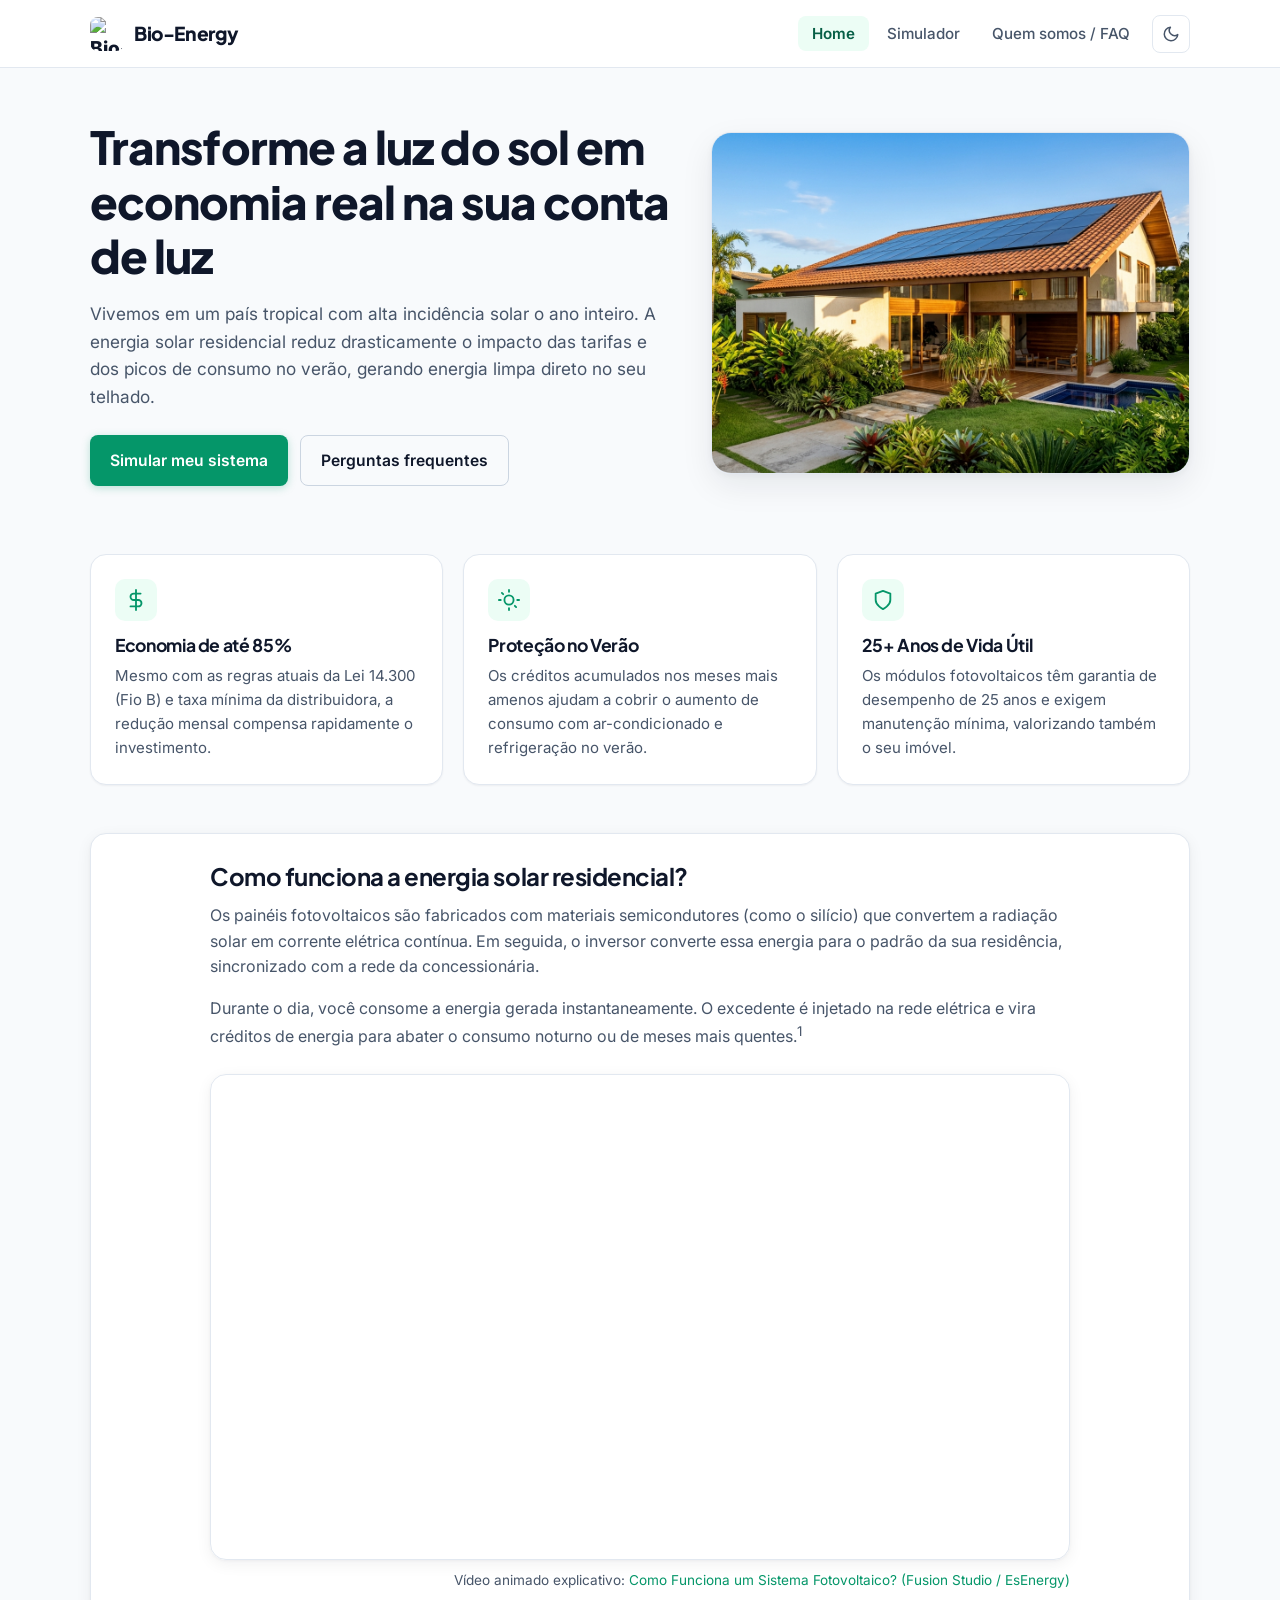
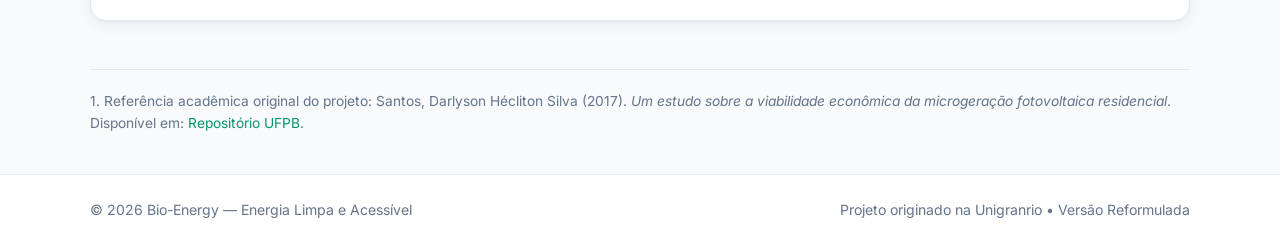
==== commit 12a08d2c: "feat: update hero photo, public animated video, real 2026 pricing, financing simulation, and interac" ====
--- a/home.html
+++ b/home.html
@@ -50,7 +50,7 @@
           </div>
 
           <div class="hero-image-card">
-            <img src="./img/painel1.jpg" alt="Painéis solares fotovoltaicos instalados em telhado residencial">
+            <img src="./img/hero-solar.jpg" alt="Casa moderna brasileira com painéis solares fotovoltaicos instalados no telhado">
           </div>
         </div>
       </section>
@@ -92,10 +92,10 @@
           </p>
 
           <div class="video-wrapper">
-            <iframe src="https://www.youtube.com/embed/JTqz_xzozl0" title="Como funciona a energia solar fotovoltaica" allow="accelerometer; autoplay; encrypted-media; gyroscope; picture-in-picture" allowfullscreen></iframe>
+            <iframe src="https://www.youtube.com/embed/ozucLeYFxWE" title="Como Funciona um Sistema Fotovoltaico? (Animação Explicativa)" allow="accelerometer; autoplay; encrypted-media; gyroscope; picture-in-picture" allowfullscreen></iframe>
           </div>
           <p style="font-size: 0.85rem; text-align: right; margin-top: 10px; margin-bottom: 0;">
-            Vídeo educativo por <a href="https://www.youtube.com/channel/UC9DRwJ8Cpo773_WymBvA_9w" target="_blank" rel="noopener noreferrer">BlueSol Energia Solar</a>
+            Vídeo animado explicativo: <a href="https://www.youtube.com/watch?v=ozucLeYFxWE" target="_blank" rel="noopener noreferrer">Como Funciona um Sistema Fotovoltaico? (Fusion Studio / EsEnergy)</a>
           </p>
         </div>
       </section>
--- a/css/style.css
+++ b/css/style.css
@@ -693,7 +693,7 @@
 .chart-wrap {
   position: relative;
   width: 100%;
-  height: 230px;
+  height: 250px;
   margin-top: 12px;
 }
 
@@ -701,6 +701,102 @@
   width: 100%;
   height: 100%;
   display: block;
+}
+
+.chart-legend {
+  display: flex;
+  flex-wrap: wrap;
+  gap: 14px;
+  margin-top: 10px;
+  margin-bottom: 4px;
+  font-size: 0.82rem;
+  color: var(--text-secondary);
+}
+
+.legend-item {
+  display: inline-flex;
+  align-items: center;
+  gap: 6px;
+}
+
+.legend-swatch {
+  width: 14px;
+  height: 3px;
+  border-radius: 2px;
+  display: inline-block;
+}
+
+.legend-swatch.dashed {
+  background: repeating-linear-gradient(to right, var(--text-muted) 0 4px, transparent 4px 7px);
+}
+
+.chart-tooltip {
+  position: absolute;
+  pointer-events: none;
+  background-color: var(--bg-elevated);
+  border: 1px solid var(--border-strong);
+  border-radius: var(--radius-sm);
+  padding: 8px 11px;
+  font-size: 0.78rem;
+  box-shadow: var(--shadow-md);
+  color: var(--text);
+  z-index: 10;
+  display: none;
+  min-width: 170px;
+}
+
+/* Segmented Payment Toggle */
+.segmented-control {
+  display: grid;
+  grid-template-columns: 1fr 1fr;
+  gap: 6px;
+  background-color: var(--bg-subtle);
+  padding: 4px;
+  border-radius: var(--radius-sm);
+  border: 1px solid var(--border);
+}
+
+.segmented-btn {
+  padding: 9px 12px;
+  border: none;
+  border-radius: 6px;
+  background: transparent;
+  color: var(--text-secondary);
+  font-family: inherit;
+  font-size: 0.9rem;
+  font-weight: 600;
+  cursor: pointer;
+  transition: background-color var(--transition), color var(--transition), box-shadow var(--transition);
+}
+
+.segmented-btn.active {
+  background-color: var(--bg-elevated);
+  color: var(--primary-text);
+  box-shadow: var(--shadow-sm);
+}
+
+.financing-options {
+  margin-top: 14px;
+  padding-top: 14px;
+  border-top: 1px solid var(--border);
+}
+
+.financing-highlight {
+  background-color: var(--solar-soft);
+  border: 1px solid rgba(217, 119, 6, 0.25);
+  border-radius: var(--radius-md);
+  padding: 16px 18px;
+}
+
+.financing-highlight-title {
+  font-size: 0.95rem;
+  font-weight: 700;
+  color: var(--solar-text);
+  margin-bottom: 10px;
+  display: flex;
+  align-items: center;
+  justify-content: space-between;
+  gap: 8px;
 }
 
 /* Home Page */
